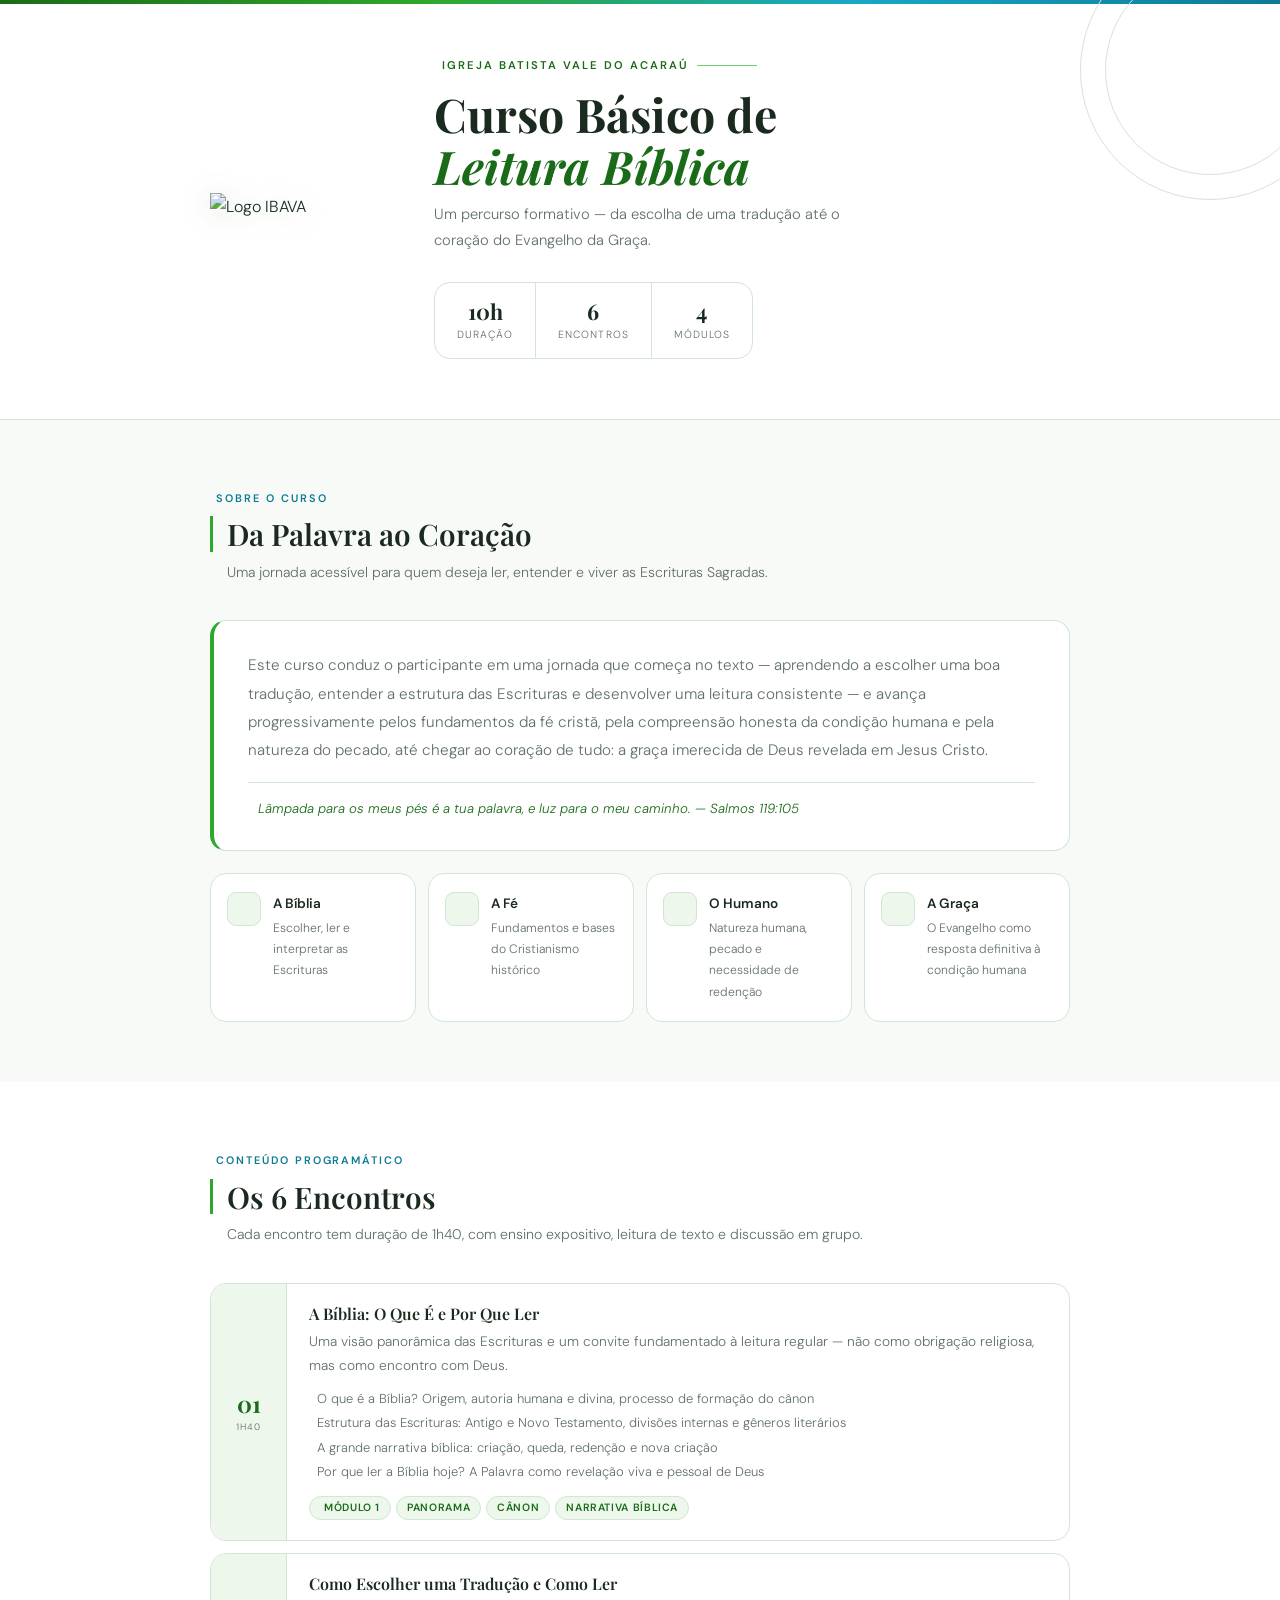
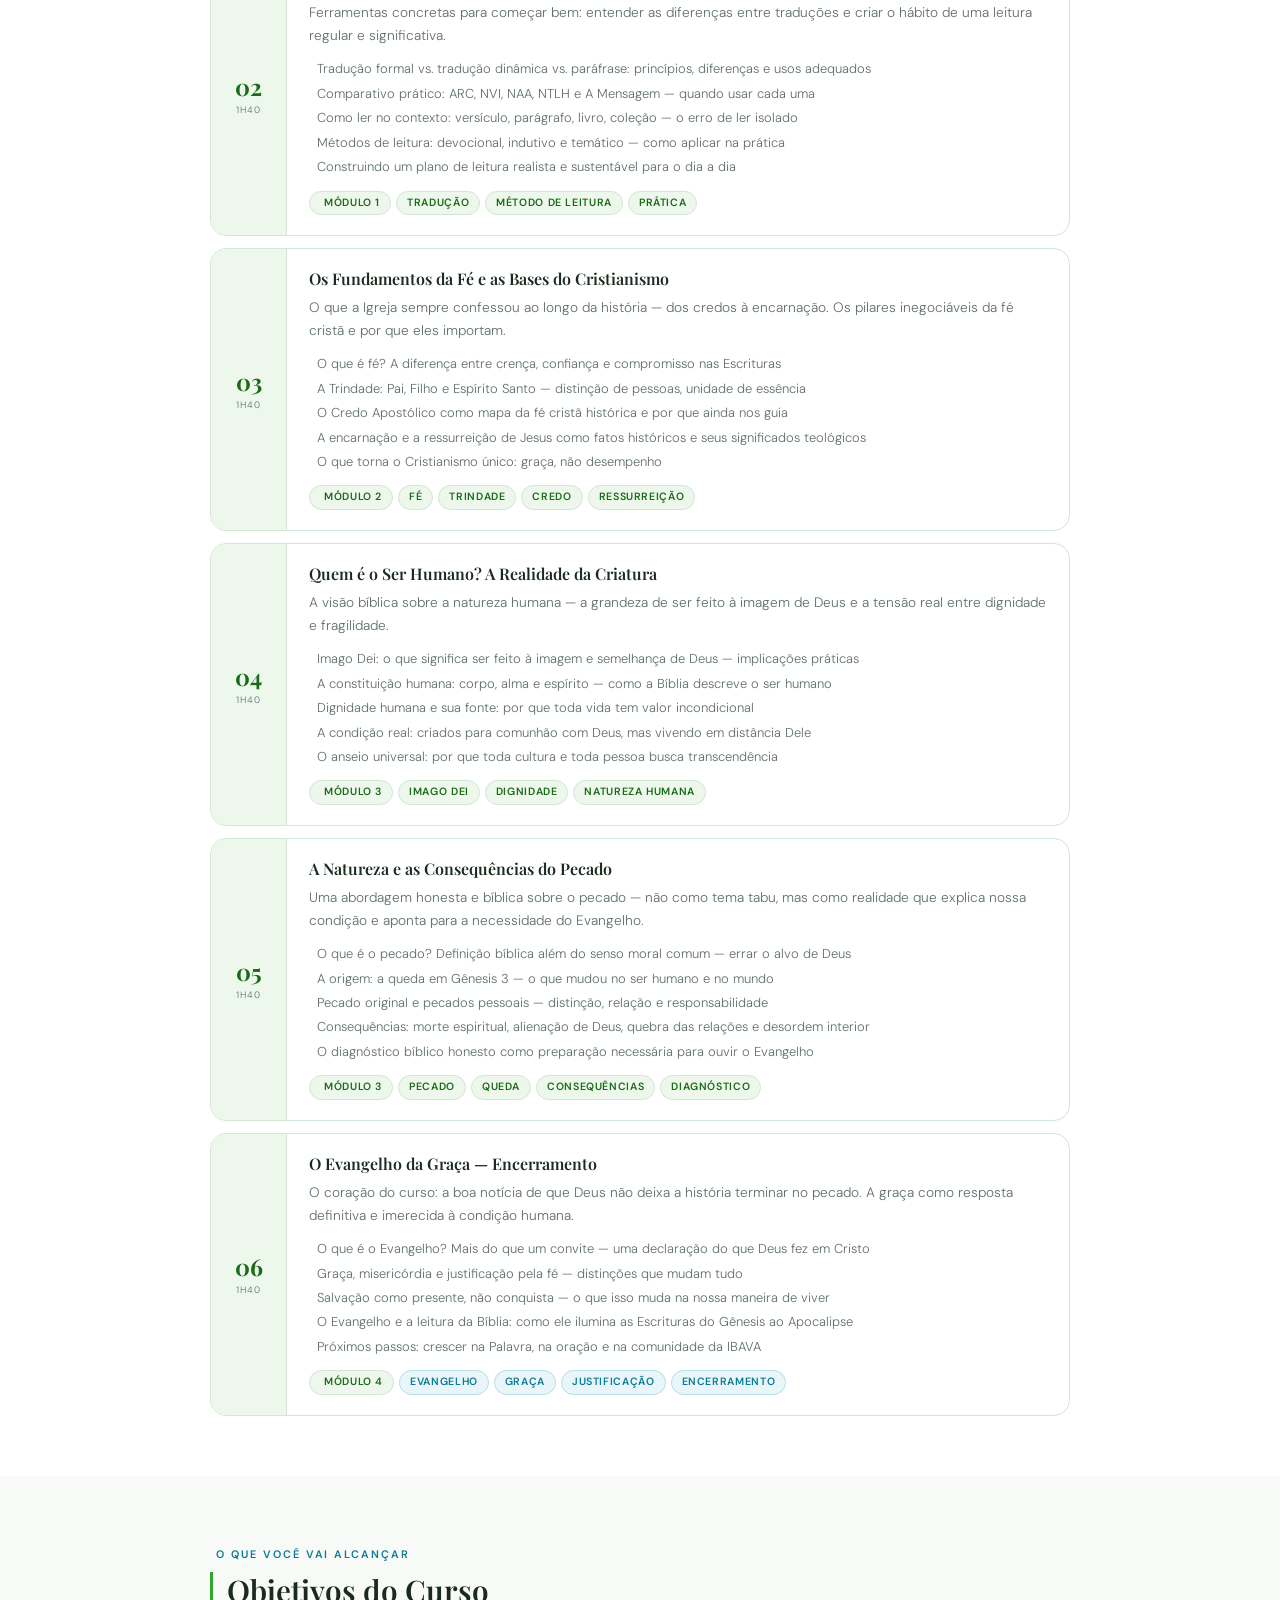
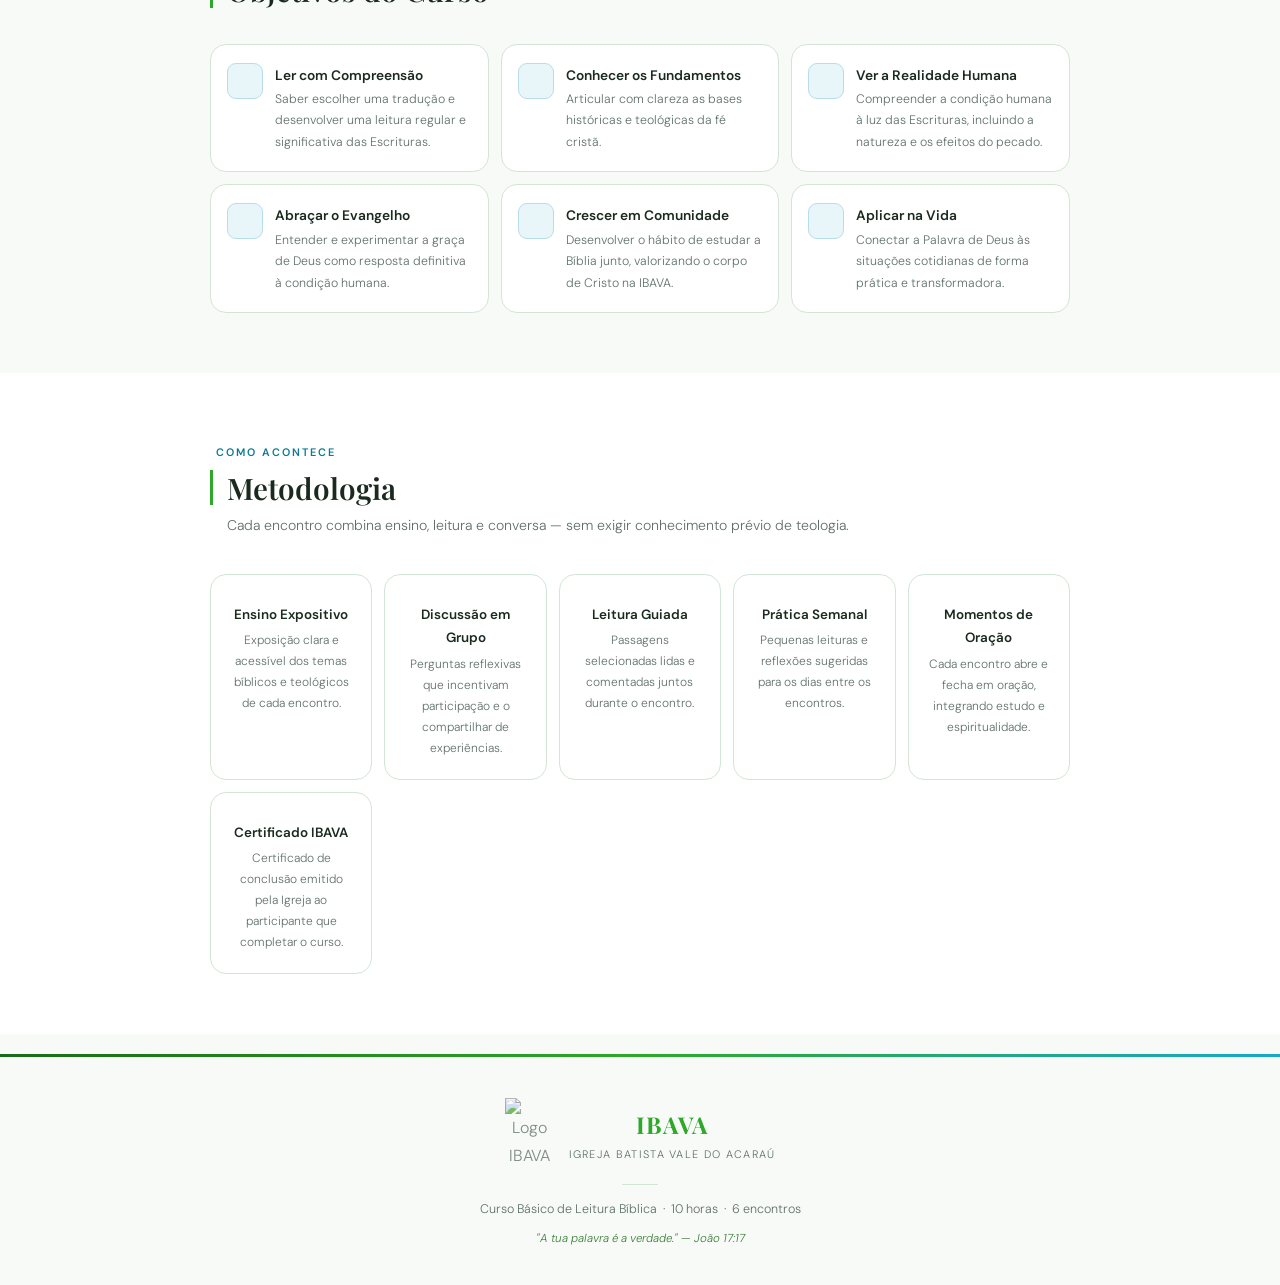
==== projetos/Ibava-Curso/index.html @ 3095517d "Corrigi o nome para Index.html" ====
<!DOCTYPE html>
<html lang="pt-BR">

<head>
  <meta charset="UTF-8">
  <meta name="viewport" content="width=device-width, initial-scale=1.0">
  <title>Curso Básico de Leitura Bíblica — IBAVA</title>
  <link rel="preconnect" href="https://fonts.googleapis.com">
  <link rel="preconnect" href="https://fonts.gstatic.com" crossorigin>
  <link
    href="https://fonts.googleapis.com/css2?family=Playfair+Display:ital,wght@0,400;0,600;0,700;1,400;1,600&family=DM+Sans:wght@300;400;500;600&display=swap"
    rel="stylesheet">
  <link rel="stylesheet" href="https://cdn-uicons.flaticon.com/2.6.0/uicons-solid-rounded/css/uicons-solid-rounded.css">
  <link rel="stylesheet"
    href="https://cdn-uicons.flaticon.com/2.6.0/uicons-regular-rounded/css/uicons-regular-rounded.css">

  <style>
    :root {
      --green: #2EA82A;
      --green-dk: #1A6B17;
      --green-lt: #6FCA6B;
      --green-pale: #EDF7EC;
      --blue: #18A8C8;
      --blue-dk: #0C7A95;
      --blue-pale: #E8F6FA;
      --ink: #1A2A1E;
      --muted: #607068;
      --border: #D3E5D4;
      --bg: #F8FAF8;
      --white: #FFFFFF;
      --r: 16px;
      --r-lg: 24px;
    }

    *,
    *::before,
    *::after {
      box-sizing: border-box;
      margin: 0;
      padding: 0;
    }

    body {
      background: var(--bg);
      color: var(--ink);
      font-family: 'DM Sans', sans-serif;
      font-weight: 300;
      line-height: 1.75;
    }

    /* ─── HERO ────────────────────────────────────────────────── */
    .hero {
      background: var(--white);
      border-bottom: 1px solid var(--border);
      padding: 56px 24px 60px;
      position: relative;
      overflow: hidden;
    }

    .hero::before {
      content: '';
      position: absolute;
      top: 0;
      left: 0;
      right: 0;
      height: 4px;
      background: linear-gradient(90deg, var(--green-dk), var(--green), var(--blue), var(--blue-dk));
    }

    .hero-deco {
      position: absolute;
      right: -60px;
      top: -60px;
      width: 260px;
      height: 260px;
      border: 1px solid var(--border);
      border-radius: 50%;
      pointer-events: none;
    }

    .hero-deco::after {
      content: '';
      position: absolute;
      inset: 24px;
      border: 1px solid var(--border);
      border-radius: 50%;
    }

    .hero-inner {
      max-width: 860px;
      margin: 0 auto;
      display: grid;
      grid-template-columns: 180px 1fr;
      gap: 44px;
      align-items: center;
      position: relative;
    }

    .hero-logo {
      width: 160px;
      filter: drop-shadow(0 4px 14px rgba(30, 107, 23, .2));
    }

    .hero-eyebrow {
      display: flex;
      align-items: center;
      gap: 8px;
      font-size: .7rem;
      font-weight: 600;
      letter-spacing: .18em;
      text-transform: uppercase;
      color: var(--green-dk);
      margin-bottom: 12px;
    }

    .hero-eyebrow::after {
      content: '';
      width: 60px;
      height: 1px;
      background: var(--green-lt);
    }

    .hero-eyebrow i {
      font-size: .8rem;
    }

    .hero h1 {
      font-family: 'Playfair Display', serif;
      font-size: clamp(1.8rem, 4vw, 2.9rem);
      font-weight: 700;
      color: var(--ink);
      line-height: 1.13;
      margin-bottom: 10px;
    }

    .hero h1 em {
      font-style: italic;
      color: var(--green-dk);
    }

    .hero-desc {
      font-size: .92rem;
      color: var(--muted);
      margin-bottom: 28px;
      max-width: 460px;
    }

    .hero-stats {
      display: inline-flex;
      border: 1px solid var(--border);
      border-radius: var(--r);
      overflow: hidden;
    }

    .stat {
      padding: 14px 22px;
      border-right: 1px solid var(--border);
      text-align: center;
      min-width: 96px;
    }

    .stat:last-child {
      border-right: none;
    }

    .stat i {
      font-size: 1rem;
      color: var(--green);
      display: block;
      margin-bottom: 4px;
    }

    .stat-num {
      font-family: 'Playfair Display', serif;
      font-size: 1.35rem;
      font-weight: 700;
      color: var(--ink);
      line-height: 1;
    }

    .stat-label {
      font-size: .65rem;
      color: var(--muted);
      text-transform: uppercase;
      letter-spacing: .1em;
      margin-top: 3px;
    }

    /* ─── LAYOUT ─────────────────────────────────────────────── */
    .container {
      max-width: 900px;
      margin: 0 auto;
      padding: 0 20px;
    }

    section {
      padding: 60px 0;
    }

    section.alt {
      background: var(--white);
    }

    /* ─── SECTION HEAD ───────────────────────────────────────── */
    .section-head {
      margin-bottom: 36px;
    }

    .section-label {
      display: inline-flex;
      align-items: center;
      gap: 6px;
      font-size: .68rem;
      font-weight: 600;
      letter-spacing: .18em;
      text-transform: uppercase;
      color: var(--blue-dk);
      margin-bottom: 8px;
    }

    .section-label i {
      font-size: .8rem;
      color: var(--blue);
    }

    .section-head h2 {
      font-family: 'Playfair Display', serif;
      font-size: clamp(1.4rem, 2.5vw, 1.85rem);
      font-weight: 600;
      color: var(--ink);
      line-height: 1.2;
      border-left: 3px solid var(--green);
      padding-left: 14px;
    }

    .section-head p {
      color: var(--muted);
      margin-top: 8px;
      padding-left: 17px;
      font-size: .88rem;
    }

    /* ─── DESC BOX ───────────────────────────────────────────── */
    .desc-box {
      background: var(--white);
      border: 1px solid var(--border);
      border-left: 4px solid var(--green);
      border-radius: var(--r);
      padding: 30px 34px;
    }

    .desc-box p {
      font-size: .95rem;
      color: var(--muted);
      line-height: 1.85;
    }

    .verse {
      margin-top: 18px;
      padding-top: 14px;
      border-top: 1px solid var(--border);
      display: flex;
      align-items: flex-start;
      gap: 10px;
      font-size: .83rem;
      color: var(--green-dk);
      font-style: italic;
    }

    .verse i {
      flex-shrink: 0;
      margin-top: 2px;
      color: var(--green);
    }

    /* ─── OVERVIEW ───────────────────────────────────────────── */
    .overview-grid {
      display: grid;
      grid-template-columns: repeat(auto-fit, minmax(190px, 1fr));
      gap: 12px;
      margin-top: 22px;
    }

    .ov-card {
      background: var(--white);
      border: 1px solid var(--border);
      border-radius: var(--r);
      padding: 18px 16px;
      display: flex;
      gap: 12px;
      align-items: flex-start;
    }

    .ov-icon {
      width: 34px;
      height: 34px;
      border-radius: 9px;
      background: var(--green-pale);
      border: 1px solid var(--border);
      display: flex;
      align-items: center;
      justify-content: center;
      flex-shrink: 0;
    }

    .ov-icon i {
      color: var(--green-dk);
      font-size: .88rem;
    }

    .ov-card h3 {
      font-size: .85rem;
      font-weight: 600;
      color: var(--ink);
      margin-bottom: 2px;
    }

    .ov-card p {
      font-size: .76rem;
      color: var(--muted);
    }

    /* ─── SESSIONS ───────────────────────────────────────────── */
    .sessions {
      display: flex;
      flex-direction: column;
      gap: 12px;
    }

    .session-card {
      background: var(--white);
      border: 1px solid var(--border);
      border-radius: var(--r);
      overflow: hidden;
      display: grid;
      grid-template-columns: 76px 1fr;
      transition: box-shadow .2s, border-color .2s;
    }

    .session-card:hover {
      box-shadow: 0 6px 22px rgba(30, 107, 23, .09);
      border-color: var(--green-lt);
    }

    .session-num {
      background: var(--green-pale);
      border-right: 1px solid var(--border);
      display: flex;
      flex-direction: column;
      align-items: center;
      justify-content: center;
      gap: 4px;
      padding: 16px 8px;
    }

    .session-num i {
      font-size: .95rem;
      color: var(--green-dk);
    }

    .session-num span {
      font-family: 'Playfair Display', serif;
      font-size: 1.45rem;
      font-weight: 700;
      color: var(--green-dk);
      line-height: 1;
    }

    .session-num small {
      font-size: .58rem;
      text-transform: uppercase;
      letter-spacing: .1em;
      color: var(--muted);
    }

    .session-body {
      padding: 20px 22px;
    }

    .session-body h3 {
      font-family: 'Playfair Display', serif;
      font-size: 1rem;
      font-weight: 600;
      color: var(--ink);
      margin-bottom: 6px;
      line-height: 1.3;
    }

    .session-body>p {
      font-size: .855rem;
      color: var(--muted);
      margin-bottom: 12px;
      line-height: 1.7;
    }

    .topics {
      list-style: none;
      display: flex;
      flex-direction: column;
      gap: 5px;
      margin-bottom: 14px;
    }

    .topics li {
      display: flex;
      align-items: flex-start;
      gap: 8px;
      font-size: .81rem;
      color: var(--muted);
      line-height: 1.5;
    }

    .topics li i {
      color: var(--green);
      font-size: .65rem;
      margin-top: 5px;
      flex-shrink: 0;
    }

    .session-tags {
      display: flex;
      flex-wrap: wrap;
      gap: 5px;
    }

    .tag {
      background: var(--green-pale);
      border: 1px solid var(--border);
      border-radius: 100px;
      padding: 2px 10px;
      font-size: .66rem;
      color: var(--green-dk);
      font-weight: 600;
      letter-spacing: .06em;
      text-transform: uppercase;
      display: inline-flex;
      align-items: center;
      gap: 4px;
    }

    .tag.blue {
      background: var(--blue-pale);
      border-color: #B8DDE8;
      color: var(--blue-dk);
    }

    .tag i {
      font-size: .62rem;
    }

    /* ─── OBJECTIVES ─────────────────────────────────────────── */
    .obj-grid {
      display: grid;
      grid-template-columns: repeat(auto-fit, minmax(255px, 1fr));
      gap: 12px;
    }

    .obj-card {
      background: var(--white);
      border: 1px solid var(--border);
      border-radius: var(--r);
      padding: 18px 16px;
      display: flex;
      gap: 12px;
      align-items: flex-start;
    }

    .obj-icon {
      width: 36px;
      height: 36px;
      border-radius: 9px;
      background: var(--blue-pale);
      border: 1px solid #B8DDE8;
      display: flex;
      align-items: center;
      justify-content: center;
      flex-shrink: 0;
    }

    .obj-icon i {
      color: var(--blue-dk);
      font-size: .9rem;
    }

    .obj-card h4 {
      font-size: .86rem;
      font-weight: 600;
      color: var(--ink);
      margin-bottom: 2px;
    }

    .obj-card p {
      font-size: .77rem;
      color: var(--muted);
    }

    /* ─── METHODOLOGY ────────────────────────────────────────── */
    .method-grid {
      display: grid;
      grid-template-columns: repeat(auto-fit, minmax(160px, 1fr));
      gap: 12px;
    }

    .method-card {
      background: var(--white);
      border: 1px solid var(--border);
      border-radius: var(--r);
      padding: 20px 16px;
      text-align: center;
    }

    .method-card i {
      font-size: 1.3rem;
      color: var(--blue);
      display: block;
      margin-bottom: 8px;
    }

    .method-card h4 {
      font-size: .84rem;
      font-weight: 600;
      color: var(--ink);
      margin-bottom: 4px;
    }

    .method-card p {
      font-size: .75rem;
      color: var(--muted);
    }

    /* ─── FOOTER ─────────────────────────────────────────────── */
    footer {
      background: transparent;
      color: var(--muted);
      padding: 44px 24px 36px;
      text-align: center;
      margin-top: 20px;
      position: relative;
    }

    footer::before {
      content: '';
      position: absolute;
      top: 0;
      left: 0;
      right: 0;
      height: 3px;
      background: linear-gradient(90deg, var(--green-dk), var(--green), var(--blue));
    }

    .footer-inner {
      display: flex;
      align-items: center;
      justify-content: center;
      gap: 14px;
      margin-bottom: 14px;
    }

    footer img.footer-logo {
      width: 50px;
      opacity: .8;
    }

    footer .brand {
      font-family: 'Playfair Display', serif;
      font-size: 1.45rem;
      font-weight: 700;
      color: var(--ink);
      letter-spacing: .05em;
    }

    footer .brand span {
      color: var(--green);
    }

    footer .brand small {
      display: block;
      font-size: .68rem;
      letter-spacing: .12em;
      text-transform: uppercase;
      color: var(--muted);
      font-family: 'DM Sans', sans-serif;
      font-weight: 300;
    }

    .footer-divider {
      width: 36px;
      height: 1px;
      background: var(--border);
      margin: 14px auto;
    }

    footer p {
      font-size: .78rem;
    }

    footer .verse-footer {
      margin-top: 8px;
      font-size: .72rem;
      color: var(--green-dk);
      font-style: italic;
      opacity: .85;
    }

    @media (max-width: 580px) {
      .hero-inner {
        grid-template-columns: 1fr;
        text-align: center;
        gap: 20px;
      }

      .hero-logo {
        margin: 0 auto;
        width: 130px;
      }

      .hero-eyebrow {
        justify-content: center;
      }

      .hero-eyebrow::after {
        display: none;
      }

      .hero-stats {
        width: 100%;
      }

      .stat {
        flex: 1;
        min-width: 0;
        padding: 12px 8px;
      }

      .session-card {
        grid-template-columns: 58px 1fr;
      }

      .desc-box {
        padding: 20px 18px;
      }
    }
  </style>
</head>

<body>

  <!-- ═══ HERO ══════════════════════════════════════════════════ -->
  <header class="hero">
    <div class="hero-deco"></div>
    <div class="hero-inner">
      <img src="IbavaNovo.png" alt="Logo IBAVA" class="hero-logo">
      <div class="hero-text">
        <div class="hero-eyebrow">
          <i class="fi fi-sr-book-open-cover"></i>
          Igreja Batista Vale do Acaraú
        </div>
        <h1>Curso Básico de<br><em>Leitura Bíblica</em></h1>
        <p class="hero-desc">Um percurso formativo — da escolha de uma tradução até o coração do Evangelho da Graça.</p>
        <div class="hero-stats">
          <div class="stat">
            <i class="fi fi-sr-clock"></i>
            <div class="stat-num">10h</div>
            <div class="stat-label">Duração</div>
          </div>
          <div class="stat">
            <i class="fi fi-sr-calendar-days"></i>
            <div class="stat-num">6</div>
            <div class="stat-label">Encontros</div>
          </div>
          <div class="stat">
            <i class="fi fi-sr-layers"></i>
            <div class="stat-num">4</div>
            <div class="stat-label">Módulos</div>
          </div>
        </div>
      </div>
    </div>
  </header>

  <!-- ═══ APRESENTAÇÃO ══════════════════════════════════════════ -->
  <section>
    <div class="container">
      <div class="section-head">
        <div class="section-label"><i class="fi fi-rr-info"></i> Sobre o Curso</div>
        <h2>Da Palavra ao Coração</h2>
        <p>Uma jornada acessível para quem deseja ler, entender e viver as Escrituras Sagradas.</p>
      </div>

      <div class="desc-box">
        <p>Este curso conduz o participante em uma jornada que começa no texto — aprendendo a escolher uma boa tradução,
          entender a estrutura das Escrituras e desenvolver uma leitura consistente — e avança progressivamente pelos
          fundamentos da fé cristã, pela compreensão honesta da condição humana e pela natureza do pecado, até chegar ao
          coração de tudo: a graça imerecida de Deus revelada em Jesus Cristo.</p>
        <div class="verse">
          <i class="fi fi-sr-quote-right"></i>
          <span>Lâmpada para os meus pés é a tua palavra, e luz para o meu caminho. — Salmos 119:105</span>
        </div>
      </div>

      <div class="overview-grid">
        <div class="ov-card">
          <div class="ov-icon"><i class="fi fi-sr-bible"></i></div>
          <div>
            <h3>A Bíblia</h3>
            <p>Escolher, ler e interpretar as Escrituras</p>
          </div>
        </div>
        <div class="ov-card">
          <div class="ov-icon"><i class="fi fi-sr-cross-religion"></i></div>
          <div>
            <h3>A Fé</h3>
            <p>Fundamentos e bases do Cristianismo histórico</p>
          </div>
        </div>
        <div class="ov-card">
          <div class="ov-icon"><i class="fi fi-sr-user"></i></div>
          <div>
            <h3>O Humano</h3>
            <p>Natureza humana, pecado e necessidade de redenção</p>
          </div>
        </div>
        <div class="ov-card">
          <div class="ov-icon"><i class="fi fi-sr-heart"></i></div>
          <div>
            <h3>A Graça</h3>
            <p>O Evangelho como resposta definitiva à condição humana</p>
          </div>
        </div>
      </div>
    </div>
  </section>

  <!-- ═══ ENCONTROS ══════════════════════════════════════════════ -->
  <section class="alt">
    <div class="container">
      <div class="section-head">
        <div class="section-label"><i class="fi fi-rr-list"></i> Conteúdo Programático</div>
        <h2>Os 6 Encontros</h2>
        <p>Cada encontro tem duração de 1h40, com ensino expositivo, leitura de texto e discussão em grupo.</p>
      </div>

      <div class="sessions">

        <div class="session-card">
          <div class="session-num">
            <i class="fi fi-sr-book-open-cover"></i>
            <span>01</span>
            <small>1h40</small>
          </div>
          <div class="session-body">
            <h3>A Bíblia: O Que É e Por Que Ler</h3>
            <p>Uma visão panorâmica das Escrituras e um convite fundamentado à leitura regular — não como obrigação
              religiosa, mas como encontro com Deus.</p>
            <ul class="topics">
              <li><i class="fi fi-sr-angle-right"></i>O que é a Bíblia? Origem, autoria humana e divina, processo de
                formação do cânon</li>
              <li><i class="fi fi-sr-angle-right"></i>Estrutura das Escrituras: Antigo e Novo Testamento, divisões
                internas e gêneros literários</li>
              <li><i class="fi fi-sr-angle-right"></i>A grande narrativa bíblica: criação, queda, redenção e nova
                criação</li>
              <li><i class="fi fi-sr-angle-right"></i>Por que ler a Bíblia hoje? A Palavra como revelação viva e pessoal
                de Deus</li>
            </ul>
            <div class="session-tags">
              <span class="tag"><i class="fi fi-sr-layers"></i> Módulo 1</span>
              <span class="tag">Panorama</span>
              <span class="tag">Cânon</span>
              <span class="tag">Narrativa bíblica</span>
            </div>
          </div>
        </div>

        <div class="session-card">
          <div class="session-num">
            <i class="fi fi-sr-language"></i>
            <span>02</span>
            <small>1h40</small>
          </div>
          <div class="session-body">
            <h3>Como Escolher uma Tradução e Como Ler</h3>
            <p>Ferramentas concretas para começar bem: entender as diferenças entre traduções e criar o hábito de uma
              leitura regular e significativa.</p>
            <ul class="topics">
              <li><i class="fi fi-sr-angle-right"></i>Tradução formal vs. tradução dinâmica vs. paráfrase: princípios,
                diferenças e usos adequados</li>
              <li><i class="fi fi-sr-angle-right"></i>Comparativo prático: ARC, NVI, NAA, NTLH e A Mensagem — quando
                usar cada uma</li>
              <li><i class="fi fi-sr-angle-right"></i>Como ler no contexto: versículo, parágrafo, livro, coleção — o
                erro de ler isolado</li>
              <li><i class="fi fi-sr-angle-right"></i>Métodos de leitura: devocional, indutivo e temático — como aplicar
                na prática</li>
              <li><i class="fi fi-sr-angle-right"></i>Construindo um plano de leitura realista e sustentável para o dia
                a dia</li>
            </ul>
            <div class="session-tags">
              <span class="tag"><i class="fi fi-sr-layers"></i> Módulo 1</span>
              <span class="tag">Tradução</span>
              <span class="tag">Método de leitura</span>
              <span class="tag">Prática</span>
            </div>
          </div>
        </div>

        <div class="session-card">
          <div class="session-num">
            <i class="fi fi-sr-star"></i>
            <span>03</span>
            <small>1h40</small>
          </div>
          <div class="session-body">
            <h3>Os Fundamentos da Fé e as Bases do Cristianismo</h3>
            <p>O que a Igreja sempre confessou ao longo da história — dos credos à encarnação. Os pilares inegociáveis
              da fé cristã e por que eles importam.</p>
            <ul class="topics">
              <li><i class="fi fi-sr-angle-right"></i>O que é fé? A diferença entre crença, confiança e compromisso nas
                Escrituras</li>
              <li><i class="fi fi-sr-angle-right"></i>A Trindade: Pai, Filho e Espírito Santo — distinção de pessoas,
                unidade de essência</li>
              <li><i class="fi fi-sr-angle-right"></i>O Credo Apostólico como mapa da fé cristã histórica e por que
                ainda nos guia</li>
              <li><i class="fi fi-sr-angle-right"></i>A encarnação e a ressurreição de Jesus como fatos históricos e
                seus significados teológicos</li>
              <li><i class="fi fi-sr-angle-right"></i>O que torna o Cristianismo único: graça, não desempenho</li>
            </ul>
            <div class="session-tags">
              <span class="tag"><i class="fi fi-sr-layers"></i> Módulo 2</span>
              <span class="tag">Fé</span>
              <span class="tag">Trindade</span>
              <span class="tag">Credo</span>
              <span class="tag">Ressurreição</span>
            </div>
          </div>
        </div>

        <div class="session-card">
          <div class="session-num">
            <i class="fi fi-sr-user"></i>
            <span>04</span>
            <small>1h40</small>
          </div>
          <div class="session-body">
            <h3>Quem é o Ser Humano? A Realidade da Criatura</h3>
            <p>A visão bíblica sobre a natureza humana — a grandeza de ser feito à imagem de Deus e a tensão real entre
              dignidade e fragilidade.</p>
            <ul class="topics">
              <li><i class="fi fi-sr-angle-right"></i>Imago Dei: o que significa ser feito à imagem e semelhança de Deus
                — implicações práticas</li>
              <li><i class="fi fi-sr-angle-right"></i>A constituição humana: corpo, alma e espírito — como a Bíblia
                descreve o ser humano</li>
              <li><i class="fi fi-sr-angle-right"></i>Dignidade humana e sua fonte: por que toda vida tem valor
                incondicional</li>
              <li><i class="fi fi-sr-angle-right"></i>A condição real: criados para comunhão com Deus, mas vivendo em
                distância Dele</li>
              <li><i class="fi fi-sr-angle-right"></i>O anseio universal: por que toda cultura e toda pessoa busca
                transcendência</li>
            </ul>
            <div class="session-tags">
              <span class="tag"><i class="fi fi-sr-layers"></i> Módulo 3</span>
              <span class="tag">Imago Dei</span>
              <span class="tag">Dignidade</span>
              <span class="tag">Natureza humana</span>
            </div>
          </div>
        </div>

        <div class="session-card">
          <div class="session-num">
            <i class="fi fi-sr-heart-crack"></i>
            <span>05</span>
            <small>1h40</small>
          </div>
          <div class="session-body">
            <h3>A Natureza e as Consequências do Pecado</h3>
            <p>Uma abordagem honesta e bíblica sobre o pecado — não como tema tabu, mas como realidade que explica nossa
              condição e aponta para a necessidade do Evangelho.</p>
            <ul class="topics">
              <li><i class="fi fi-sr-angle-right"></i>O que é o pecado? Definição bíblica além do senso moral comum —
                errar o alvo de Deus</li>
              <li><i class="fi fi-sr-angle-right"></i>A origem: a queda em Gênesis 3 — o que mudou no ser humano e no
                mundo</li>
              <li><i class="fi fi-sr-angle-right"></i>Pecado original e pecados pessoais — distinção, relação e
                responsabilidade</li>
              <li><i class="fi fi-sr-angle-right"></i>Consequências: morte espiritual, alienação de Deus, quebra das
                relações e desordem interior</li>
              <li><i class="fi fi-sr-angle-right"></i>O diagnóstico bíblico honesto como preparação necessária para
                ouvir o Evangelho</li>
            </ul>
            <div class="session-tags">
              <span class="tag"><i class="fi fi-sr-layers"></i> Módulo 3</span>
              <span class="tag">Pecado</span>
              <span class="tag">Queda</span>
              <span class="tag">Consequências</span>
              <span class="tag">Diagnóstico</span>
            </div>
          </div>
        </div>

        <div class="session-card">
          <div class="session-num">
            <i class="fi fi-sr-gift"></i>
            <span>06</span>
            <small>1h40</small>
          </div>
          <div class="session-body">
            <h3>O Evangelho da Graça — Encerramento</h3>
            <p>O coração do curso: a boa notícia de que Deus não deixa a história terminar no pecado. A graça como
              resposta definitiva e imerecida à condição humana.</p>
            <ul class="topics">
              <li><i class="fi fi-sr-angle-right"></i>O que é o Evangelho? Mais do que um convite — uma declaração do
                que Deus fez em Cristo</li>
              <li><i class="fi fi-sr-angle-right"></i>Graça, misericórdia e justificação pela fé — distinções que mudam
                tudo</li>
              <li><i class="fi fi-sr-angle-right"></i>Salvação como presente, não conquista — o que isso muda na nossa
                maneira de viver</li>
              <li><i class="fi fi-sr-angle-right"></i>O Evangelho e a leitura da Bíblia: como ele ilumina as Escrituras
                do Gênesis ao Apocalipse</li>
              <li><i class="fi fi-sr-angle-right"></i>Próximos passos: crescer na Palavra, na oração e na comunidade da
                IBAVA</li>
            </ul>
            <div class="session-tags">
              <span class="tag"><i class="fi fi-sr-layers"></i> Módulo 4</span>
              <span class="tag blue">Evangelho</span>
              <span class="tag blue">Graça</span>
              <span class="tag blue">Justificação</span>
              <span class="tag blue">Encerramento</span>
            </div>
          </div>
        </div>

      </div>
    </div>
  </section>

  <!-- ═══ OBJETIVOS ══════════════════════════════════════════════ -->
  <section>
    <div class="container">
      <div class="section-head">
        <div class="section-label"><i class="fi fi-rr-target"></i> O que você vai alcançar</div>
        <h2>Objetivos do Curso</h2>
      </div>
      <div class="obj-grid">
        <div class="obj-card">
          <div class="obj-icon"><i class="fi fi-sr-search"></i></div>
          <div>
            <h4>Ler com Compreensão</h4>
            <p>Saber escolher uma tradução e desenvolver uma leitura regular e significativa das Escrituras.</p>
          </div>
        </div>
        <div class="obj-card">
          <div class="obj-icon"><i class="fi fi-sr-layers"></i></div>
          <div>
            <h4>Conhecer os Fundamentos</h4>
            <p>Articular com clareza as bases históricas e teológicas da fé cristã.</p>
          </div>
        </div>
        <div class="obj-card">
          <div class="obj-icon"><i class="fi fi-sr-eye"></i></div>
          <div>
            <h4>Ver a Realidade Humana</h4>
            <p>Compreender a condição humana à luz das Escrituras, incluindo a natureza e os efeitos do pecado.</p>
          </div>
        </div>
        <div class="obj-card">
          <div class="obj-icon"><i class="fi fi-sr-heart"></i></div>
          <div>
            <h4>Abraçar o Evangelho</h4>
            <p>Entender e experimentar a graça de Deus como resposta definitiva à condição humana.</p>
          </div>
        </div>
        <div class="obj-card">
          <div class="obj-icon"><i class="fi fi-sr-users"></i></div>
          <div>
            <h4>Crescer em Comunidade</h4>
            <p>Desenvolver o hábito de estudar a Bíblia junto, valorizando o corpo de Cristo na IBAVA.</p>
          </div>
        </div>
        <div class="obj-card">
          <div class="obj-icon"><i class="fi fi-sr-bulb"></i></div>
          <div>
            <h4>Aplicar na Vida</h4>
            <p>Conectar a Palavra de Deus às situações cotidianas de forma prática e transformadora.</p>
          </div>
        </div>
      </div>
    </div>
  </section>

  <!-- ═══ METODOLOGIA ════════════════════════════════════════════ -->
  <section class="alt">
    <div class="container">
      <div class="section-head">
        <div class="section-label"><i class="fi fi-rr-settings"></i> Como acontece</div>
        <h2>Metodologia</h2>
        <p>Cada encontro combina ensino, leitura e conversa — sem exigir conhecimento prévio de teologia.</p>
      </div>
      <div class="method-grid">
        <div class="method-card">
          <i class="fi fi-sr-chalkboard-user"></i>
          <h4>Ensino Expositivo</h4>
          <p>Exposição clara e acessível dos temas bíblicos e teológicos de cada encontro.</p>
        </div>
        <div class="method-card">
          <i class="fi fi-sr-comments"></i>
          <h4>Discussão em Grupo</h4>
          <p>Perguntas reflexivas que incentivam participação e o compartilhar de experiências.</p>
        </div>
        <div class="method-card">
          <i class="fi fi-sr-book-bookmark"></i>
          <h4>Leitura Guiada</h4>
          <p>Passagens selecionadas lidas e comentadas juntos durante o encontro.</p>
        </div>
        <div class="method-card">
          <i class="fi fi-sr-home"></i>
          <h4>Prática Semanal</h4>
          <p>Pequenas leituras e reflexões sugeridas para os dias entre os encontros.</p>
        </div>
        <div class="method-card">
          <i class="fi fi-sr-person-praying"></i>
          <h4>Momentos de Oração</h4>
          <p>Cada encontro abre e fecha em oração, integrando estudo e espiritualidade.</p>
        </div>
        <div class="method-card">
          <i class="fi fi-sr-diploma"></i>
          <h4>Certificado IBAVA</h4>
          <p>Certificado de conclusão emitido pela Igreja ao participante que completar o curso.</p>
        </div>
      </div>
    </div>
  </section>

  <!-- ═══ FOOTER ════════════════════════════════════════════════ -->
  <footer>
    <div class="footer-inner">
      <img src="IbavaNovo.png" alt="Logo IBAVA" class="footer-logo">
      <div class="brand">
        <span>IBAVA</span>
        <small>Igreja Batista Vale do Acaraú</small>
      </div>
    </div>
    <div class="footer-divider"></div>
    <p>Curso Básico de Leitura Bíblica &nbsp;·&nbsp; 10 horas &nbsp;·&nbsp; 6 encontros</p>
    <p class="verse-footer">"A tua palavra é a verdade." — João 17:17</p>
  </footer>

</body>

</html>
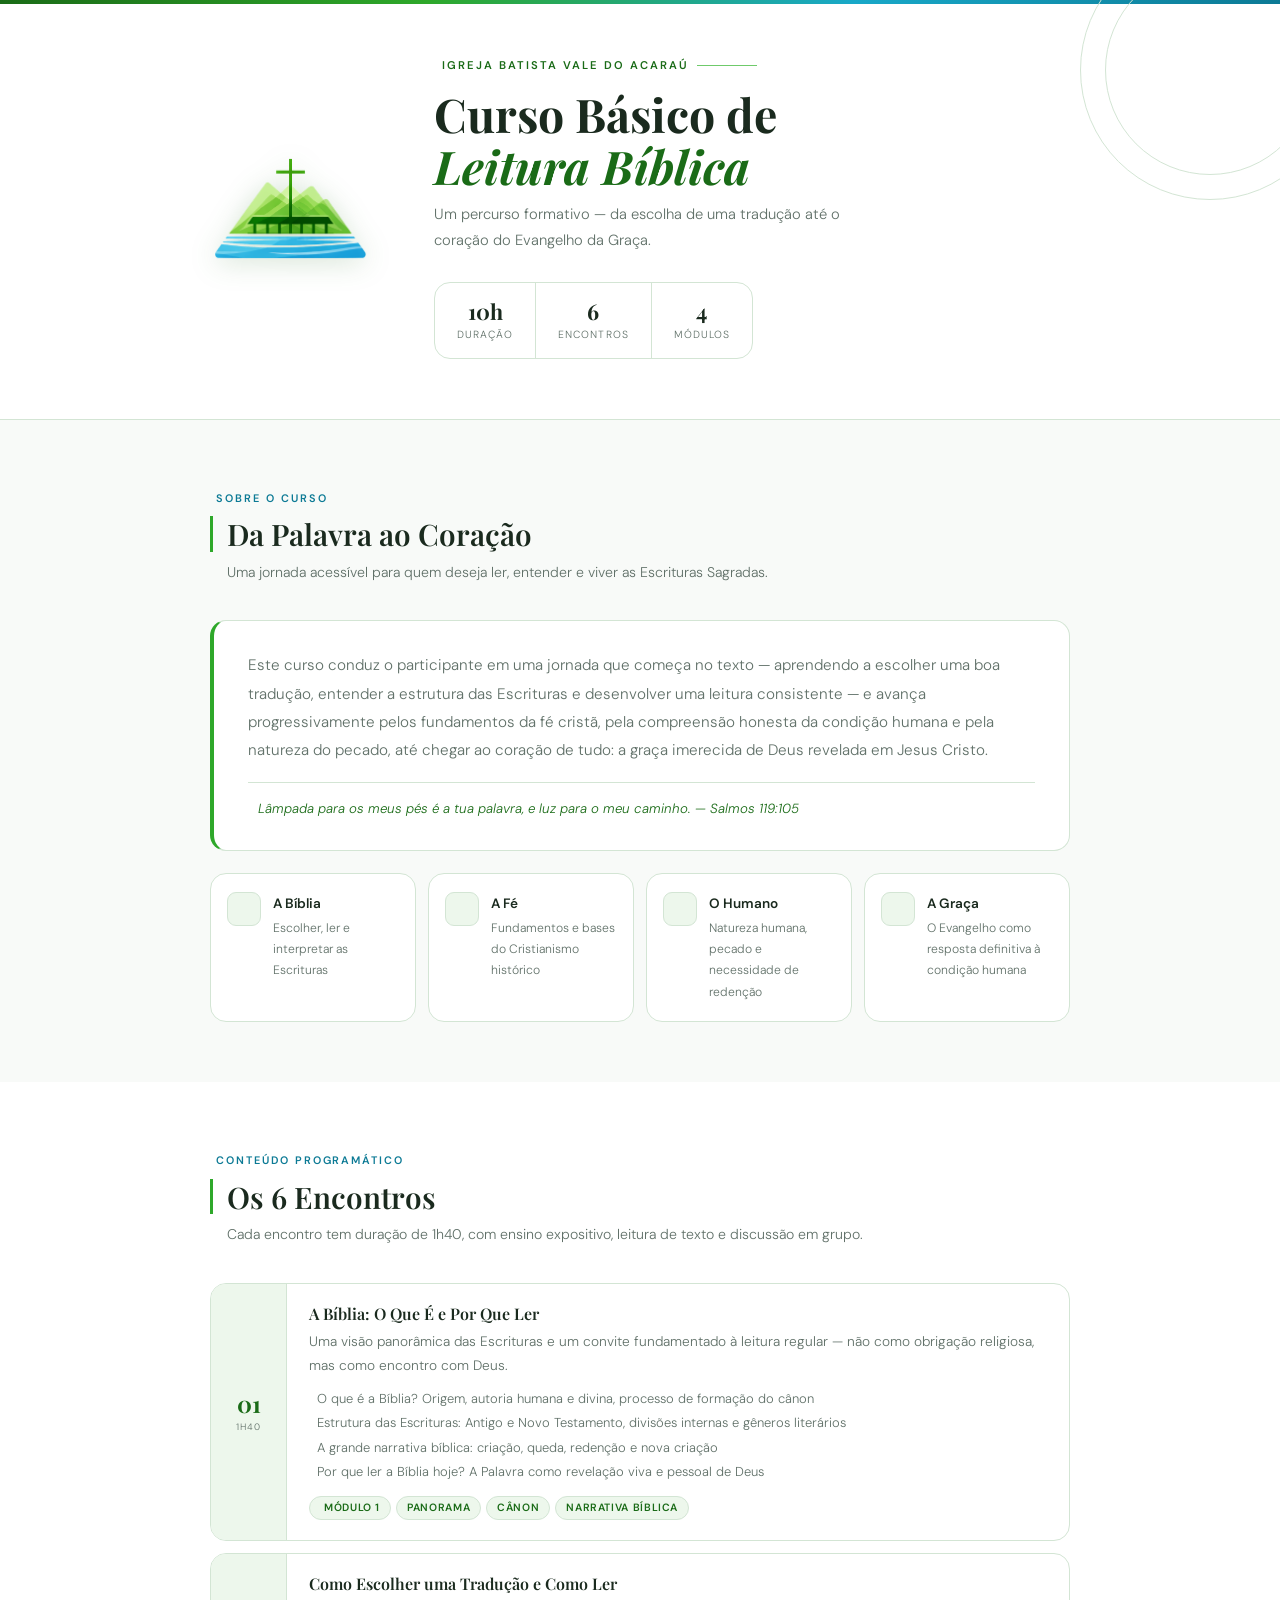
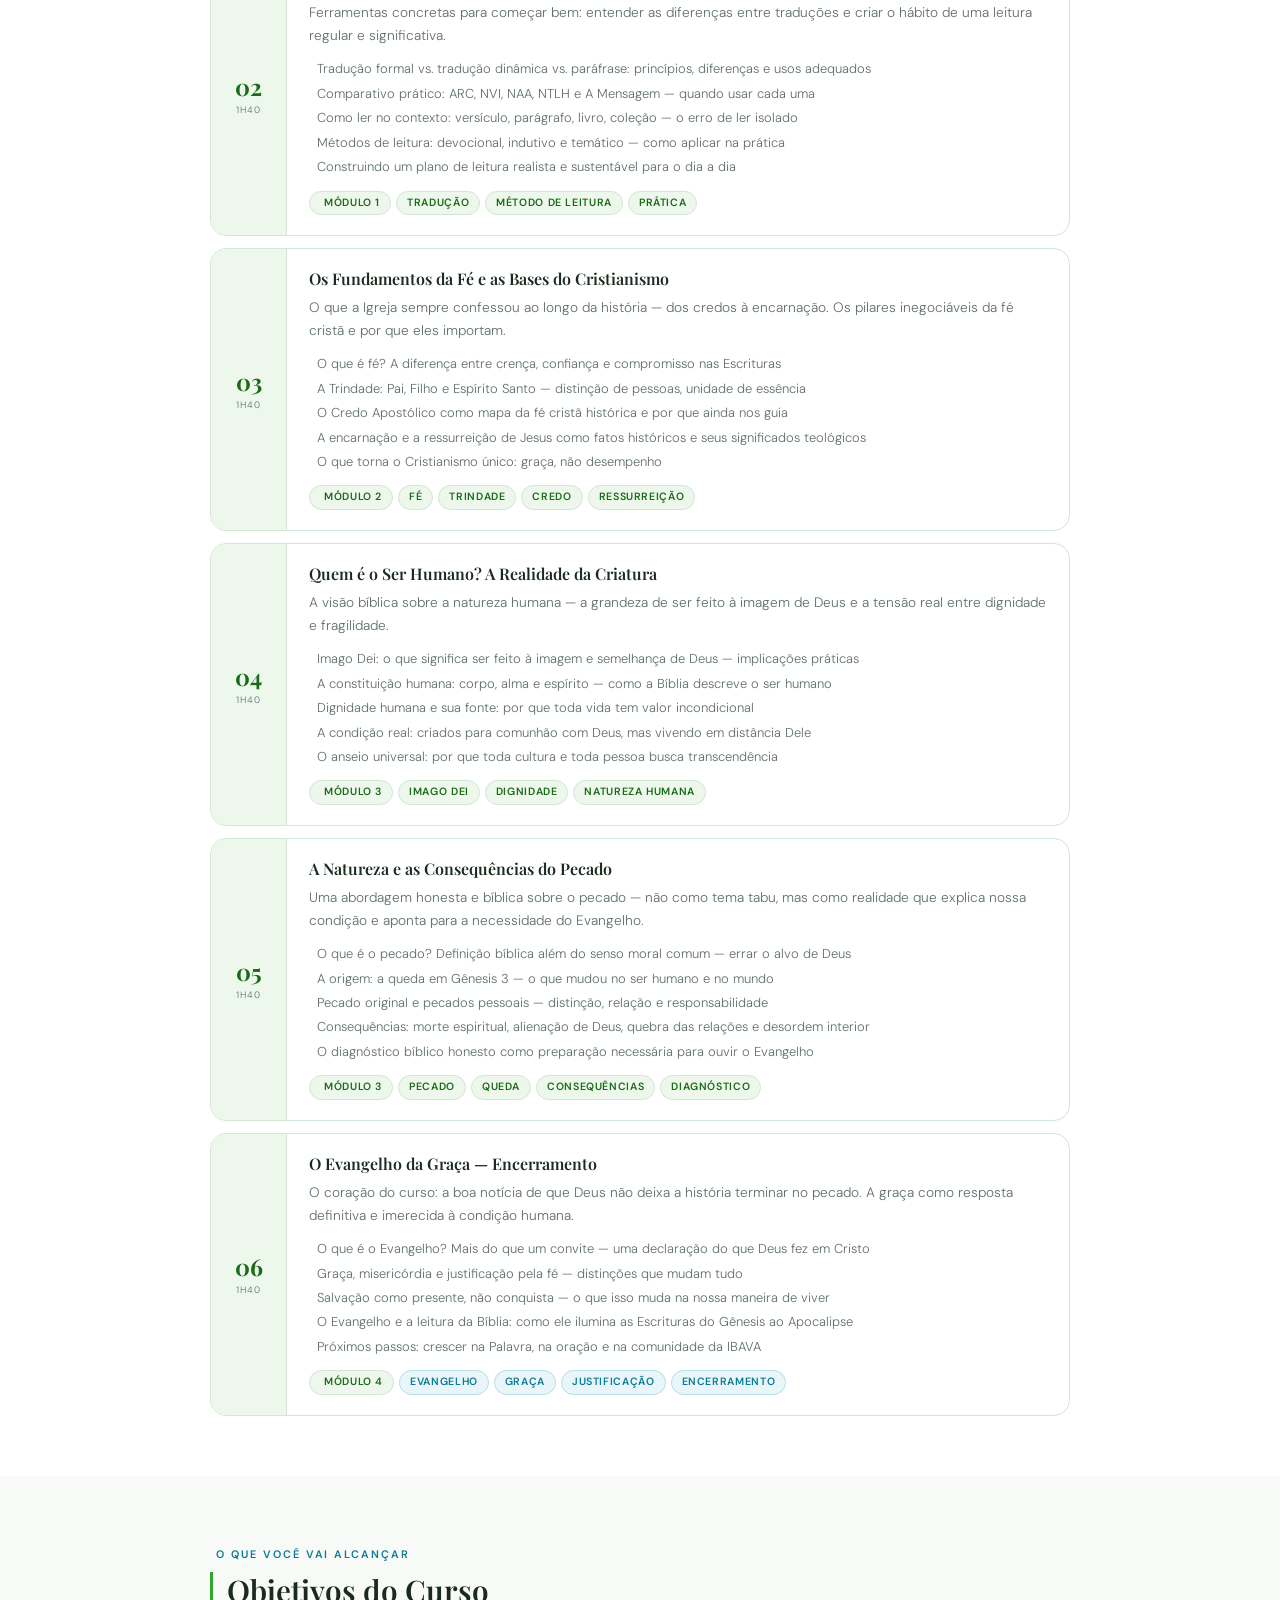
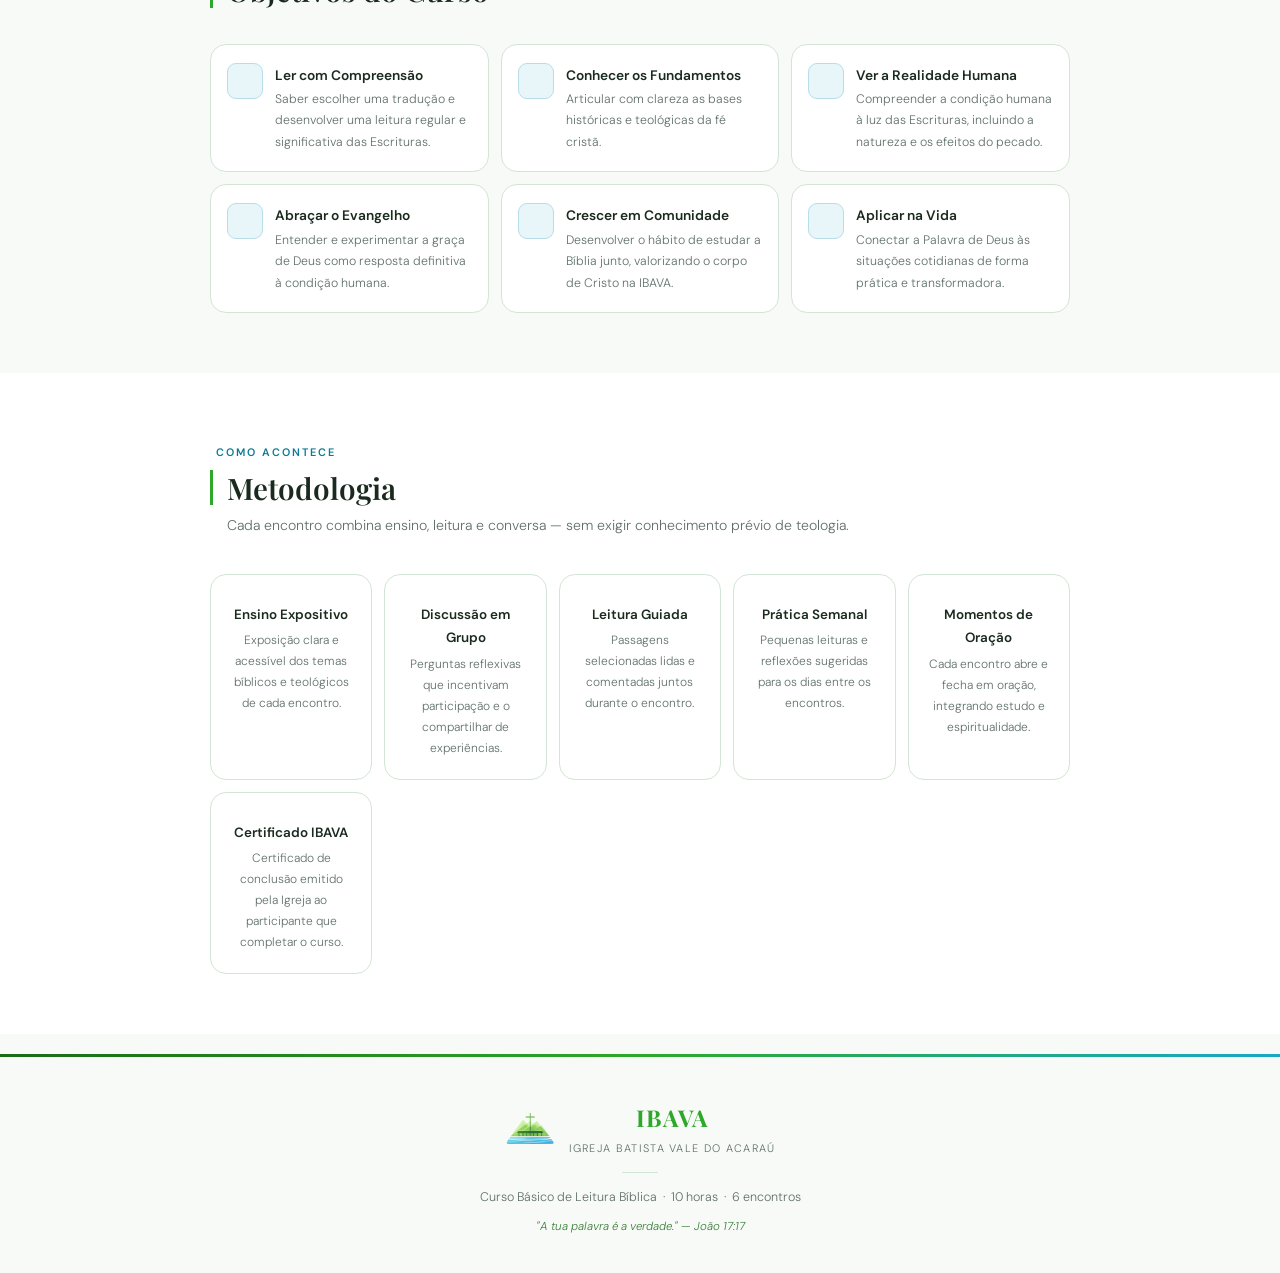
==== commit 939c8b68: "Alterei o ícone de “Sobre o Curso”" ====
--- a/projetos/Ibava-Curso/index.html
+++ b/projetos/Ibava-Curso/index.html
@@ -682,7 +682,7 @@
   <section>
     <div class="container">
       <div class="section-head">
-        <div class="section-label"><i class="fi fi-rr-info"></i> Sobre o Curso</div>
+        <div class="section-label"><i class="fi fi-sr-comment-info"></i> Sobre o Curso</div>
         <h2>Da Palavra ao Coração</h2>
         <p>Uma jornada acessível para quem deseja ler, entender e viver as Escrituras Sagradas.</p>
       </div>
